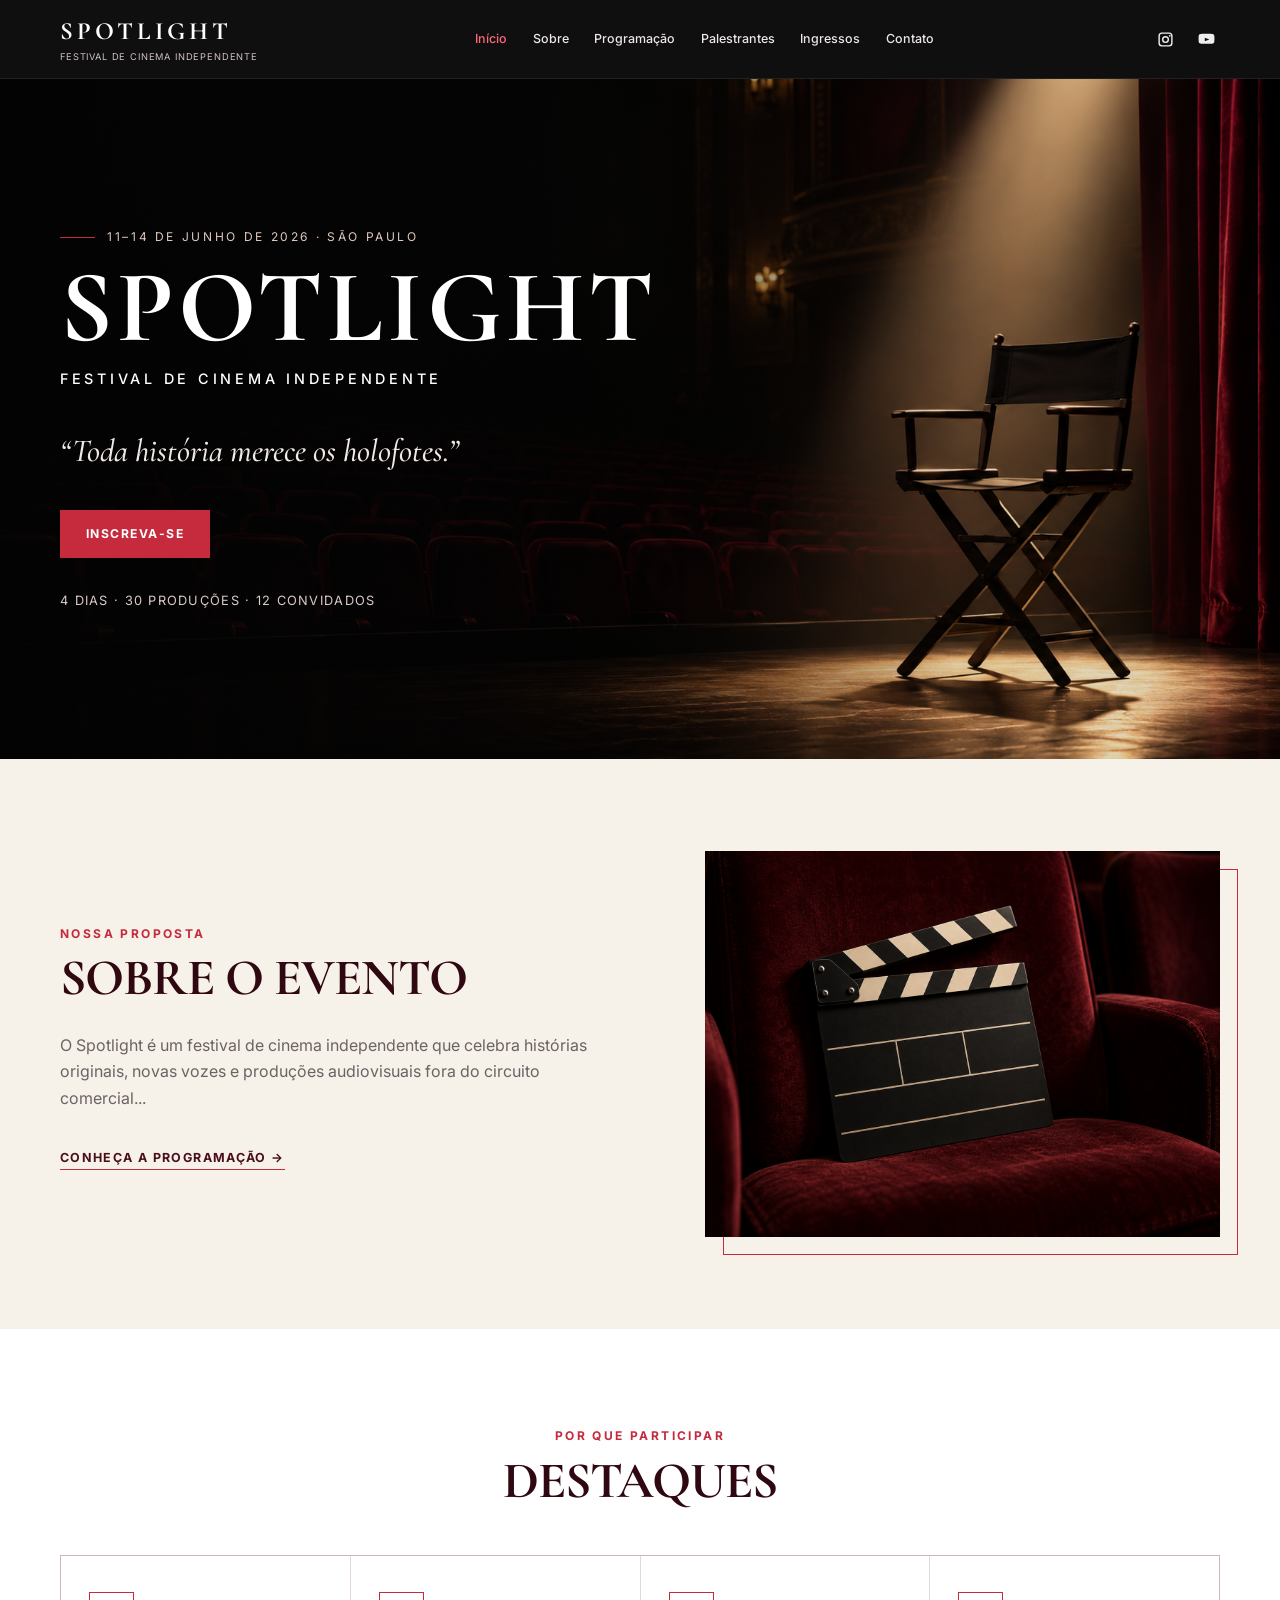
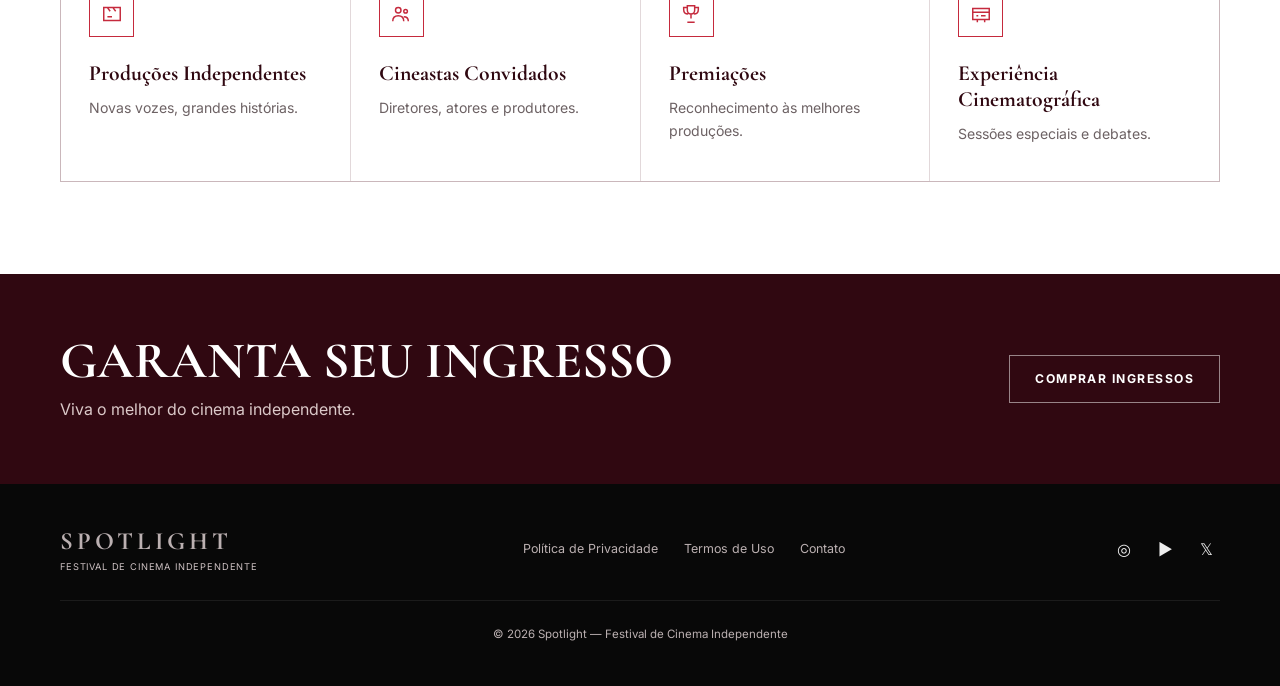
==== index.html @ 8a13ca67 "Subindo o site do GitHub" ====
<!DOCTYPE html>
<html lang="pt-BR">
<head>
  <meta charset="UTF-8">
  <!-- A tag viewport é essencial para a responsividade, garantindo que o site se adapte à largura da tela do celular -->
  <meta name="viewport" content="width=device-width, initial-scale=1.0">
  <!-- A meta description melhora o SEO, dizendo ao Google sobre o que é a página -->
  <meta name="description" content="Spotlight — Festival de Cinema Independente. Histórias originais, novas vozes e experiências cinematográficas.">
  <title>Spotlight | Festival de Cinema Independente</title>
  <link rel="stylesheet" href="css/style.css">
</head>
<body>
  
  <!-- CABEÇALHO (HEADER) - Semântica estrutural
       O uso da tag <header> ajuda motores de busca e leitores 
       de tela a identificar o topo da página. -->
  <header class="site-header">
    <div class="container nav-wrap">
      
      <!-- Link encapsulando texto principal. Redireciona para a home. -->
      <a class="brand" href="index.html">
        <strong>SPOTLIGHT</strong>
        <span>Festival de Cinema Independente</span>
      </a>
      
      <!-- Botão do Menu Mobile. 
           Os atributos 'aria-label' e 'aria-expanded' são cruciais para a acessibilidade.
           Eles "falam" para deficientes visuais a função do botão e se o menu está aberto ou fechado. -->
      <button class="menu-toggle" aria-label="Abrir menu" aria-expanded="false">☰</button>
      
      <!-- Tag semântica <nav> indica que este bloco contém os links principais de navegação -->
      <nav class="nav" aria-label="Navegação principal">
        <a class="active" href="index.html">Início</a>
        <a href="#sobre">Sobre</a>
        <a href="programacao.html">Programação</a>
        <a href="programacao.html#palestrantes">Palestrantes</a>
        <a href="ingressos.html">Ingressos</a>
        <a href="ingressos.html#contato">Contato</a>
      </nav>
      
      <div class="socials" aria-label="Redes sociais">
        <!-- O uso de SVG inline garante que os ícones fiquem nítidos em qualquer resolução e carreguem instantaneamente, sem requisições extras -->
        <a href="#" aria-label="Instagram">
          <svg viewBox="0 0 24 24"><path d="M7 2h10a5 5 0 0 1 5 5v10a5 5 0 0 1-5 5H7a5 5 0 0 1-5-5V7a5 5 0 0 1 5-5m0 2a3 3 0 0 0-3 3v10a3 3 0 0 0 3 3h10a3 3 0 0 0 3-3V7a3 3 0 0 0-3-3H7m11 1.5a1.25 1.25 0 1 1 0 2.5 1.25 1.25 0 0 1 0-2.5M12 7a5 5 0 1 1 0 10 5 5 0 0 1 0-10m0 2a3 3 0 1 0 0 6 3 3 0 0 0 0-6z"/></svg>
        </a>
        <a href="#" aria-label="YouTube">
          <svg viewBox="0 0 24 24"><path d="M23 7s-.2-1.4-.8-2c-.8-.8-1.6-.8-2-.9C17.4 4 13.2 4 12 4s-5.4 0-8.2.1c-.4.1-1.2.1-2 .9C1.2 5.6 1 7 1 7S.8 8.6.8 10.2v1.6C.8 13.4 1 15 1 15s.2 1.4.8 2c.8.8 1.8.8 2.3.9 1.7.2 6.7.1 7.9.1s5.4 0 8.2-.1c.4-.1 1.2-.1 2-.9.6-.6.8-2 .8-2s.2-1.6.2-3.2v-1.6C23.2 8.6 23 7 23 7M9.6 14.5v-5l6.4 2.5-6.4 2.5z"/></svg>
        </a>
      </div>
    </div>
  </header>

  <!-- MAIN e SECTIONS
       A tag <main> diz ao navegador onde está o conteúdo principal.
       Cada <section> divide o documento em blocos temáticos.-->
  <main>
    
    <section class="hero" id="inicio">
      <div class="container">
        <div class="hero-content">
          <p class="hero-kicker">11–14 de junho de 2026 · São Paulo</p>
          <h1>SPOTLIGHT</h1>
          <h2>Festival de Cinema Independente</h2>
          <!-- Tag <blockquote> é usada semanticamente para citações destacadas -->
          <blockquote>“Toda história merece os holofotes.”</blockquote>
          <a class="btn" href="ingressos.html">Inscreva-se</a>
          <p class="hero-meta">4 dias · 30 produções · 12 convidados</p>
        </div>
      </div>
    </section>

    <section class="section" id="sobre">
      <div class="container about-grid">
        <div class="about-copy">
          <span class="eyebrow">Nossa proposta</span>
          <h2 class="section-title">SOBRE O EVENTO</h2>
          <p>O Spotlight é um festival de cinema independente que celebra histórias originais, novas vozes e produções audiovisuais fora do circuito comercial...</p>
          <a class="text-link" href="programacao.html">Conheça a programação →</a>
        </div>
        <!-- Tag <figure> é usada para encapsular imagens com importância semântica no texto (diferente de imagens puramente decorativas) -->
        <figure class="about-image">
          <img src="assets/images/claquete.png" alt="Claquete de cinema sobre poltrona de veludo vinho">
        </figure>
      </div>
    </section>

    <section class="section highlights">
      <div class="container">
        <div class="section-heading center">
          <span class="eyebrow">Por que participar</span>
          <h2 class="section-title">DESTAQUES</h2>
        </div>
        <div class="highlight-grid">
          <!-- A tag <article> é ideal para conteúdos que fazem sentido por si mesmos, como cards independentes -->
          <article class="highlight-card">
            <div class="icon-box"><svg viewBox="0 0 24 24"><path d="M3 5h18v14H3zM7 5l3 4m3-4 3 4m-9 6h5"/></svg></div>
            <h3>Produções Independentes</h3>
            <p>Novas vozes, grandes histórias.</p>
          </article>
          
          <article class="highlight-card">
            <div class="icon-box"><svg viewBox="0 0 24 24"><circle cx="9" cy="8" r="3"/><circle cx="17" cy="9" r="2"/><path d="M3 20c0-4 2-6 6-6s6 2 6 6m0-5c3 0 5 2 5 5"/></svg></div>
            <h3>Cineastas Convidados</h3>
            <p>Diretores, atores e produtores.</p>
          </article>
          
          <article class="highlight-card">
            <div class="icon-box"><svg viewBox="0 0 24 24"><path d="M8 3h8v5a4 4 0 0 1-8 0V3zm0 2H4v2c0 3 2 5 5 5m7-7h4v2c0 3-2 5-5 5m-3 0v5m-4 4h8"/></svg></div>
            <h3>Premiações</h3>
            <p>Reconhecimento às melhores produções.</p>
          </article>
          
          <article class="highlight-card">
            <div class="icon-box"><svg viewBox="0 0 24 24"><path d="M3 6h18v12H3zM8 18v3m8-3v3M3 10h18m-14 4h2m3 0h5"/></svg></div>
            <h3>Experiência Cinematográfica</h3>
            <p>Sessões especiais e debates.</p>
          </article>
        </div>
      </div>
    </section>

    <!-- Outras seções omitidas para brevidade na leitura, mantém a estrutura original -->
    <section class="cta">
      <div class="container cta-inner">
        <div>
          <h2>GARANTA SEU INGRESSO</h2>
          <p>Viva o melhor do cinema independente.</p>
        </div>
        <a class="btn btn-outline" href="ingressos.html">Comprar ingressos</a>
      </div>
    </section>
  </main>

  <footer class="site-footer">
    <div class="container">
      <div class="footer-top">
        <a class="brand" href="index.html">
          <strong>SPOTLIGHT</strong>
          <span>Festival de Cinema Independente</span>
        </a>
        <nav class="footer-links">
          <a href="#">Política de Privacidade</a>
          <a href="#">Termos de Uso</a>
          <a href="ingressos.html#contato">Contato</a>
        </nav>
        <div class="socials">
          <a href="#" aria-label="Instagram">◎</a>
          <a href="#" aria-label="YouTube">▶</a>
          <a href="#" aria-label="X/Twitter">𝕏</a>
        </div>
      </div>
      <p class="copyright">© 2026 Spotlight — Festival de Cinema Independente</p>
    </div>
  </footer>
  
  <script>
    // Seleciona elementos do DOM (Document Object Model) para manipulá-los
    const menuButton = document.querySelector('.menu-toggle');
    const nav = document.querySelector('.nav');

    /* O sinal '?.' (Optional Chaining) impede erros caso o botão não exista na tela.
      Ouve o evento de clique para alternar o estado do menu.*/
    menuButton?.addEventListener('click', () => {
      // toggle() adiciona a classe 'open' se ela não existir, ou remove se já existir.
      // Retorna 'true' (aberto) ou 'false' (fechado)
      const open = nav.classList.toggle('open');
      
      // Atualiza os atributos de acessibilidade dinamicamente e altera o ícone
      menuButton.setAttribute('aria-expanded', String(open));
      menuButton.textContent = open ? '×' : '☰';
    });

    /* FECHAR MENU AO CLICAR EM UM LINK
      Itera (faz um loop) por todos os links dentro da navegação.
      Garante que a tela não fique "bloqueada" pelo menu aberto após a navegação interna */
    document.querySelectorAll('.nav a').forEach(link => {
      link.addEventListener('click', () => {
        nav.classList.remove('open'); // Força a remoção da classe
        menuButton?.setAttribute('aria-expanded', 'false'); // Reseta a acessibilidade
        if (menuButton) menuButton.textContent = '☰'; // Volta ao ícone de hambúrguer
      });
    });

    /* MANIPULAR ENVIO DE FORMULÁRIO (Prevenção de Recarregamento)
      Intercepta o evento 'submit' (envio) do formulário caso ele exista nesta página.*/
    document.querySelector('.contact-form')?.addEventListener('submit', event => {
      // preventDefault() anula o comportamento padrão do HTML (que seria recarregar a página e mandar os dados via URL/POST)
      event.preventDefault();
      
      const message = document.querySelector('.form-message');
      
      // Insere um feedback visual para o usuário confirmando o sucesso da ação
      if(message) message.textContent = 'Mensagem enviada! Em breve entraremos em contato.';
      
      // target.reset() limpa automaticamente todos os campos digitados (inputs e textareas)
      event.currentTarget.reset();
    });
  </script>
</body>
</html>
---- css/style.css ----
/* 1. IMPORTAÇÃO DE FONTES E VARIÁVEIS GLOBAIS (:root) */
@import url('https://fonts.googleapis.com/css2?family=Cormorant+Garamond:wght@500;600;700&family=Inter:wght@400;500;600;700&display=swap');
:root {
  --black: #080808;
  --black-soft: #111010;
  --wine: #4a0f1d;
  --wine-dark: #300811;
  --red: #c52a3d;
  --red-dark: #a51f31;
  --white: #ffffff;
  --cream: #f6f1e9;
  --cream-dark: #e9e0d5;
  --ink: #211b1c;
  --muted: #6d6264;
  --line: rgba(74, 15, 29, .16);
  --serif: 'Cormorant Garamond', Georgia, serif;
  --sans: 'Inter', Arial, sans-serif;
}
/* 2. ESTILOS BASE E RESET GLOBAL */
* { 
  box-sizing: border-box; 
  margin: 0; 
  padding: 0; 
}

html { 
  scroll-behavior: smooth; 
}

body { 
  font-family: var(--sans); 
  color: var(--ink); 
  background: var(--cream); 
  line-height: 1.65; 
}

img { 
  width: 100%; 
  display: block; 
}

a { 
  color: inherit; 
  text-decoration: none; 
}

button { 
  font: inherit; 
}

/* 3. COMPONENTES REUTILIZÁVEIS E UTILITÁRIOS */
.container { 
  width: min(1160px, calc(100% - 40px)); 
  margin: 0 auto; 
}

.section { 
  padding: 92px 0; 
}

.eyebrow { 
  color: var(--red); 
  font-size: .75rem; 
  font-weight: 700; 
  letter-spacing: .2em; 
  text-transform: uppercase; 
}

.section-title { 
  margin-top: 8px; 
  font: 700 clamp(2.25rem, 4vw, 3.6rem)/1 var(--serif); 
  color: var(--wine-dark); 
  letter-spacing: -.02em; 
}

.section-heading { 
  max-width: 620px; 
  margin-bottom: 48px; 
}

.section-heading.center { 
  text-align: center; 
  margin-inline: auto; 
}

/* Botões */
.btn { 
  display: inline-flex; 
  align-items: center; 
  justify-content: center; 
  min-height: 48px; 
  padding: 0 25px; 
  border: 1px solid transparent; 
  background: var(--red); 
  color: var(--white); 
  font-size: .76rem; 
  font-weight: 700; 
  letter-spacing: .12em; 
  text-transform: uppercase; 
  transition: background .2s, color .2s, border-color .2s; 
  cursor: pointer; 
}

.btn:hover, 
.btn:focus-visible { 
  background: var(--red-dark); 
}

.btn-outline { 
  background: transparent; 
  border-color: rgba(255,255,255,.5); 
}

.btn-outline:hover { 
  background: var(--white); 
  color: var(--wine); 
}

/* 4. CABEÇALHO (SITE HEADER) E NAVEGAÇÃO */
.site-header { 
  position: sticky; 
  top: 0; 
  z-index: 50; 
  background: rgba(8,8,8,.97); 
  color: var(--white); 
  border-bottom: 1px solid rgba(255,255,255,.08); 
}

.nav-wrap { 
  min-height: 78px; 
  display: flex; 
  align-items: center; 
  justify-content: space-between; 
  gap: 28px; 
}

.brand { 
  display: flex; 
  flex-direction: column; 
  line-height: 1; 
  flex-shrink: 0; 
}

.brand strong { 
  font: 700 1.55rem var(--serif); 
  letter-spacing: .16em; 
}

.brand span { 
  margin-top: 6px; 
  color: #cfc3c4; 
  font-size: .58rem; 
  letter-spacing: .09em; 
  text-transform: uppercase; 
}

.nav { 
  display: flex; 
  align-items: center; 
  gap: clamp(16px, 2vw, 28px); 
}

.nav a { 
  color: #eee7e7; 
  font-size: .78rem; 
  font-weight: 500; 
}

.nav a:hover, 
.nav a.active { 
  color: #ff687b; 
}

.socials { 
  display: flex; 
  align-items: center; 
  gap: 13px; 
}

.socials a { 
  display: grid; 
  place-items: center; 
  width: 28px; 
  height: 28px; 
  color: #eee; 
}

.socials svg { 
  width: 17px; 
  height: 17px; 
  fill: currentColor; 
}

.menu-toggle { 
  display: none; 
  border: 0; 
  background: none; 
  color: white; 
  font-size: 1.5rem; 
  cursor: pointer; 
}

/* 5. SEÇÃO HERO (BANNER PRINCIPAL) */
.hero { 
  min-height: 680px; 
  display: grid; 
  align-items: center; 
  position: relative; 
  color: white; 
  background: #070707 url('../assets/images/hero-cinema.png') center/cover no-repeat; 
  isolation: isolate; 
}

.hero::before { 
  content: ''; 
  position: absolute; 
  inset: 0; 
  z-index: -1; 
  background: linear-gradient(90deg, rgba(3,3,3,.96) 0%, rgba(3,3,3,.79) 39%, rgba(3,3,3,.12) 75%); 
}

.hero-content { 
  max-width: 625px; 
  padding: 90px 0; 
}

.hero-kicker { 
  display: flex; 
  align-items: center; 
  gap: 12px; 
  color: #e1c9bc; 
  font-size: .75rem; 
  letter-spacing: .22em; 
  text-transform: uppercase; 
}

.hero-kicker::before { 
  content: ''; 
  width: 35px; 
  height: 1px; 
  background: var(--red); 
}

.hero h1 { 
  margin: 20px 0 0; 
  font: 700 clamp(4rem, 8vw, 7.4rem)/.8 var(--serif); 
  letter-spacing: .04em; 
}

.hero h2 { 
  margin-top: 18px; 
  font-size: .9rem; 
  font-weight: 500; 
  letter-spacing: .26em; 
  text-transform: uppercase; 
}

.hero blockquote { 
  margin: 38px 0; 
  font: italic 500 clamp(1.35rem, 2.5vw, 2rem)/1.35 var(--serif); 
  color: #f1e9e5; 
}

.hero-meta { 
  margin-top: 32px; 
  color: #d9cbca; 
  font-size: .8rem; 
  letter-spacing: .1em; 
  text-transform: uppercase; 
}

/* 6. SEÇÃO SOBRE O EVENTO */
.about-grid { 
  display: grid; 
  grid-template-columns: 1.05fr .95fr; 
  gap: 76px; 
  align-items: center; 
}

.about-copy p { 
  margin: 28px 0 32px; 
  color: var(--muted); 
  font-size: 1rem; 
}

.about-image { 
  position: relative; 
}

.about-image img { 
  aspect-ratio: 4/3; 
  object-fit: cover; 
}

.about-image::after { 
  content: ''; 
  position: absolute; 
  inset: 18px -18px -18px 18px; 
  border: 1px solid var(--red); 
  z-index: -1; 
}

.text-link { 
  color: var(--wine); 
  font-size: .78rem; 
  font-weight: 700; 
  letter-spacing: .11em; 
  text-transform: uppercase; 
  border-bottom: 1px solid var(--red); 
  padding-bottom: 4px; 
}

/* ==========================================================================
   7. SEÇÃO DE DESTAQUES (HIGHLIGHTS)
   ========================================================================== */
.highlights { 
  background: var(--white); 
}

.highlight-grid { 
  display: grid; 
  grid-template-columns: repeat(4, 1fr); 
  gap: 1px; 
  background: var(--line); 
  border: 1px solid var(--line); 
}

.highlight-card { 
  background: var(--white); 
  padding: 36px 28px; 
}

.icon-box { 
  width: 45px; 
  height: 45px; 
  display: grid; 
  place-items: center; 
  border: 1px solid var(--red); 
  color: var(--red); 
  margin-bottom: 24px; 
}

.icon-box svg { 
  width: 22px; 
  height: 22px; 
  fill: none; 
  stroke: currentColor; 
  stroke-width: 1.6; 
}

.highlight-card h3, 
.schedule-card h3 { 
  font: 700 1.35rem/1.2 var(--serif); 
  color: var(--wine-dark); 
}

.highlight-card p, 
.schedule-card p { 
  margin-top: 9px; 
  color: var(--muted); 
  font-size: .88rem; 
}

/* 8. PROGRAMAÇÃO E AGENDA */
.schedule-grid { 
  display: grid; 
  grid-template-columns: repeat(2, 1fr); 
  gap: 18px; 
}

.schedule-card { 
  display: flex; 
  align-items: center; 
  gap: 24px; 
  padding: 26px 28px; 
  background: var(--white); 
  border-left: 3px solid var(--red); 
}

.schedule-card .number { 
  color: var(--red); 
  font: 600 1.8rem var(--serif); 
  min-width: 40px; 
}

.page-hero { 
  padding: 110px 0 82px; 
  background: var(--black-soft); 
  color: white; 
  text-align: center; 
}

.page-hero h1 { 
  margin-top: 12px; 
  font: 700 clamp(3rem, 6vw, 5.2rem)/.95 var(--serif); 
}

.page-hero p { 
  max-width: 600px; 
  margin: 20px auto 0; 
  color: #cfc5c5; 
}

.agenda { 
  display: grid; 
  gap: 1px; 
  border: 1px solid var(--line); 
  background: var(--line); 
}

.agenda-item { 
  display: grid; 
  grid-template-columns: 130px 1fr auto; 
  align-items: center; 
  gap: 30px; 
  background: white; 
  padding: 27px 30px; 
}

.agenda-time { 
  color: var(--red); 
  font-weight: 700; 
  letter-spacing: .08em; 
}

.agenda-item h3 { 
  font: 700 1.3rem var(--serif); 
}

.agenda-item p { 
  color: var(--muted); 
  font-size: .86rem; 
}

.agenda-tag { 
  padding: 5px 10px; 
  border: 1px solid var(--line); 
  color: var(--wine); 
  font-size: .68rem; 
  font-weight: 700; 
  text-transform: uppercase; 
}

/* 9. PALESTRANTES */
.speakers { 
  background: white; 
}

.speaker-grid { 
  display: grid; 
  grid-template-columns: repeat(3, 1fr); 
  gap: 24px; 
}

.speaker-card { 
  background: var(--cream); 
  padding: 34px; 
  border-top: 3px solid var(--wine); 
}

.speaker-initial { 
  width: 58px; 
  height: 58px; 
  display: grid; 
  place-items: center; 
  border-radius: 50%; 
  background: var(--wine); 
  color: white; 
  font: 600 1.45rem var(--serif); 
  margin-bottom: 23px; 
}

.speaker-card h3 { 
  font: 700 1.45rem var(--serif); 
}

.speaker-role { 
  color: var(--red); 
  font-size: .74rem; 
  font-weight: 700; 
  text-transform: uppercase; 
  letter-spacing: .08em; 
}

.speaker-card p:last-child { 
  color: var(--muted); 
  font-size: .88rem; 
  margin-top: 12px; 
}

/* 10. INGRESSOS E PREÇOS */
.ticket-grid { 
  display: grid; 
  grid-template-columns: repeat(3, 1fr); 
  gap: 22px; 
  align-items: stretch; 
}

.ticket { 
  background: white; 
  padding: 38px 32px; 
  border: 1px solid var(--line); 
  display: flex; 
  flex-direction: column; 
}

.ticket.featured { 
  background: var(--wine-dark); 
  color: white; 
  transform: translateY(-10px); 
}

.ticket-label { 
  color: var(--red); 
  font-size: .7rem; 
  font-weight: 700; 
  letter-spacing: .14em; 
  text-transform: uppercase; 
}

.ticket h2 { 
  margin: 10px 0 20px; 
  font: 700 2rem var(--serif); 
}

.price { 
  font: 700 2.8rem var(--serif); 
}

.price small { 
  font: 500 .8rem var(--sans); 
}

.benefits { 
  list-style: none; 
  margin: 28px 0 34px; 
  flex-grow: 1; 
}

.benefits li { 
  border-top: 1px solid rgba(74,15,29,.12); 
  padding: 12px 0; 
  font-size: .86rem; 
}

.featured .benefits li { 
  border-color: rgba(255,255,255,.12); 
}

.benefits li::before { 
  content: '✓'; 
  color: var(--red); 
  margin-right: 9px; 
  font-weight: 700; 
}

/* 11. PATROCINADORES E CONTATO */
.sponsors { 
  text-align: center; 
}

.sponsor-row { 
  display: flex; 
  justify-content: center; 
  flex-wrap: wrap; 
  gap: 46px; 
  color: #8c8181; 
  font: 700 1.2rem var(--serif); 
  letter-spacing: .08em; 
}

.contact-section { 
  background: white; 
}

.contact-grid { 
  display: grid; 
  grid-template-columns: .8fr 1.2fr; 
  gap: 80px; 
}

.contact-list { 
  margin-top: 28px; 
  display: grid; 
  gap: 18px; 
  color: var(--muted); 
}

.contact-list strong { 
  color: var(--wine); 
  display: block; 
  font-size: .76rem; 
  text-transform: uppercase; 
  letter-spacing: .08em; 
}

.contact-form { 
  display: grid; 
  grid-template-columns: 1fr 1fr; 
  gap: 18px; 
}

.field { 
  display: grid; 
  gap: 7px; 
}

.field.full { 
  grid-column: 1 / -1; 
}

.field label { 
  color: var(--wine); 
  font-size: .74rem; 
  font-weight: 700; 
  text-transform: uppercase; 
}

.field input, 
.field textarea { 
  width: 100%; 
  padding: 14px; 
  border: 1px solid #d8ceca; 
  background: var(--cream); 
  color: var(--ink); 
  font: inherit; 
}

.field textarea { 
  min-height: 120px; 
  resize: vertical; 
}

.form-message { 
  color: var(--wine); 
  font-size: .84rem; 
  grid-column: 1 / -1; 
}

/* 12. CHAMADA PARA AÇÃO (CTA) E RODAPÉ (FOOTER) */
.cta { 
  background: var(--wine-dark); 
  color: white; 
  padding: 62px 0; 
}

.cta-inner { 
  display: flex; 
  align-items: center; 
  justify-content: space-between; 
  gap: 35px; 
}

.cta h2 { 
  font: 700 clamp(2.2rem, 4vw, 3.4rem)/1 var(--serif); 
}

.cta p { 
  margin-top: 9px; 
  color: #dbc9c9; 
}

.site-footer { 
  background: var(--black); 
  color: #bbb0b1; 
  padding: 42px 0; 
}

.footer-top { 
  display: flex; 
  align-items: center; 
  justify-content: space-between; 
  gap: 28px; 
}

.footer-links { 
  display: flex; 
  gap: 26px; 
  font-size: .78rem; 
}

.footer-links a:hover { 
  color: white; 
}

.copyright { 
  margin-top: 28px; 
  padding-top: 24px; 
  border-top: 1px solid rgba(255,255,255,.08); 
  font-size: .72rem; 
  text-align: center; 
}

/* 13. MEDIA QUERIES (RESPONSIVIDADE) */
@media (max-width: 960px) {
  .nav, 
  .site-header > .socials { 
    display: none; 
  }
  
  .nav-wrap { 
    flex-wrap: wrap; 
  }
  
  .menu-toggle { 
    display: block; 
  }
  
  .nav.open { 
    display: flex; 
    width: 100%; 
    flex-direction: column; 
    align-items: flex-start; 
    padding: 5px 0 20px; 
  }
  
  .highlight-grid { 
    grid-template-columns: repeat(2, 1fr); 
  }
  
  .about-grid, 
  .contact-grid { 
    gap: 45px; 
  }
  
  .ticket-grid { 
    grid-template-columns: 1fr; 
    max-width: 620px; 
    margin-inline: auto; 
  }
  
  .ticket.featured { 
    transform: none; 
  }
}

@media (max-width: 720px) {
  .container { 
    width: min(100% - 28px, 1160px); 
  }
  
  .section { 
    padding: 68px 0; 
  }
  
  .hero { 
    min-height: 620px; 
    background-position: 62% center; 
  }
  
  .hero::before { 
    background: rgba(3,3,3,.72); 
  }
  
  .hero h1 { 
    font-size: clamp(3.2rem, 17vw, 5.2rem); 
  }
  
  .about-grid, 
  .schedule-grid, 
  .speaker-grid, 
  .contact-grid { 
    grid-template-columns: 1fr; 
  }
  
  .about-image { 
    margin: 0 14px 14px 0; 
  }
  
  .highlight-grid { 
    grid-template-columns: 1fr; 
  }
  
  .cta-inner, 
  .footer-top { 
    flex-direction: column; 
    align-items: flex-start; 
  }
  
  .footer-links { 
    flex-wrap: wrap; 
    gap: 14px 22px; 
  }
  
  .agenda-item { 
    grid-template-columns: 1fr; 
    gap: 7px; 
  }
  
  .agenda-tag { 
    width: fit-content; 
  }
  
  .contact-form { 
    grid-template-columns: 1fr; 
  }
  
  .field.full { 
    grid-column: auto; 
  }
}
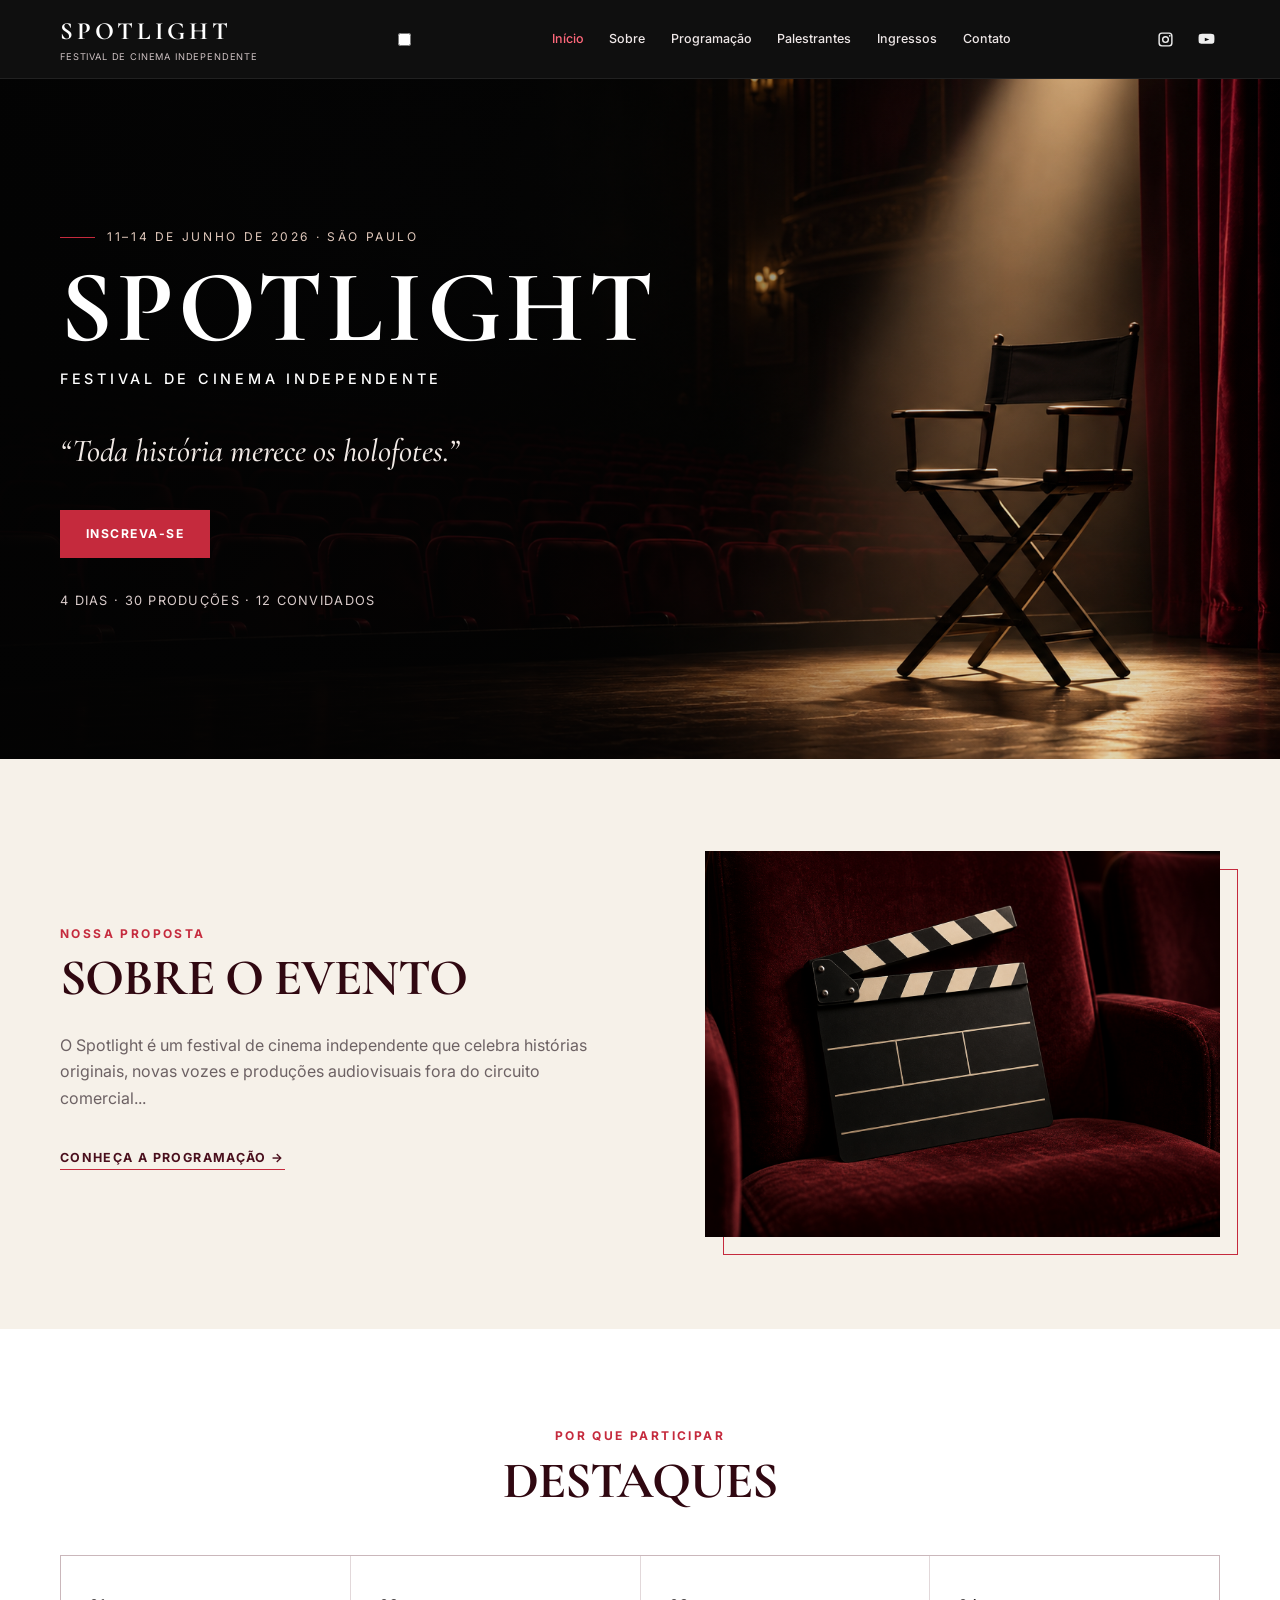
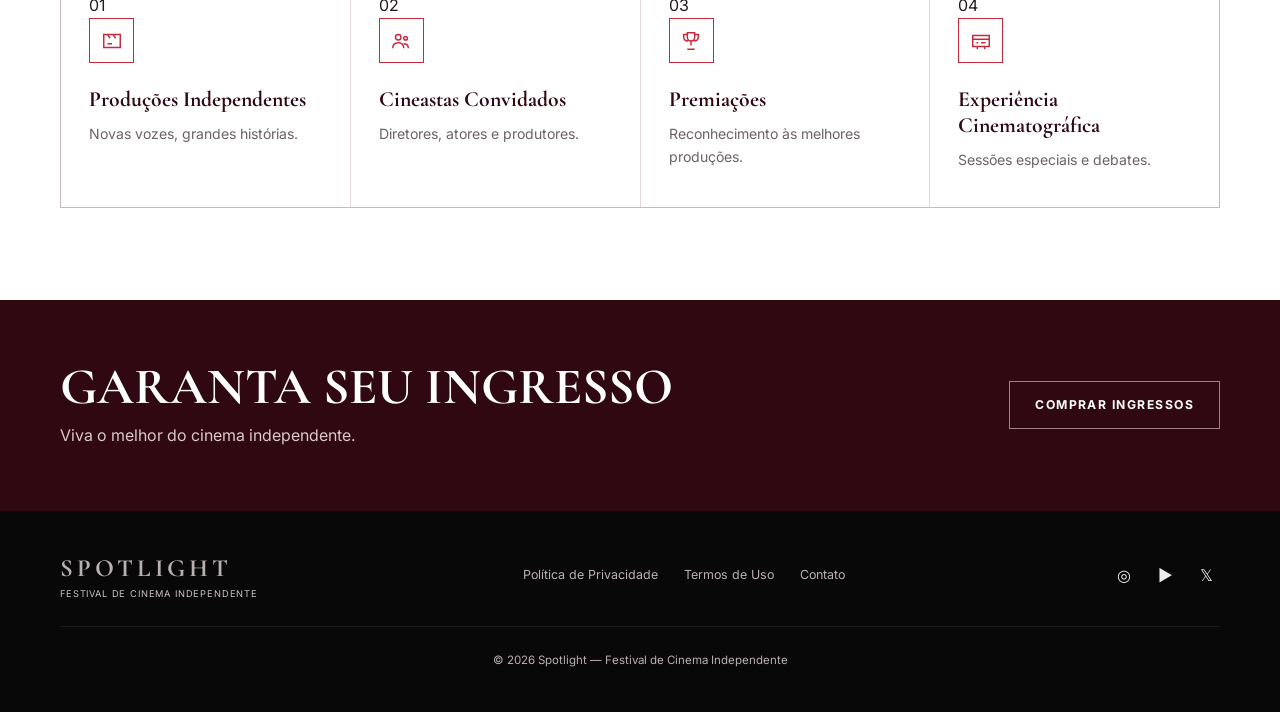
==== commit bc6e31f2: "Atualizando a identidade visual e add README" ====
--- a/index.html
+++ b/index.html
@@ -23,13 +23,17 @@
         <span>Festival de Cinema Independente</span>
       </a>
       
-      <!-- Botão do Menu Mobile. 
-           Os atributos 'aria-label' e 'aria-expanded' são cruciais para a acessibilidade.
-           Eles "falam" para deficientes visuais a função do botão e se o menu está aberto ou fechado. -->
-      <button class="menu-toggle" aria-label="Abrir menu" aria-expanded="false">☰</button>
+      
+      <!-- MODIFICADO — MENU SEM JAVASCRIPT:
+           O checkbox guarda o estado aberto/fechado. O label permite alterná-lo
+           com clique; pelo teclado, use Tab e Espaço no checkbox.
+           No CSS, :checked mostra a navegação que vem depois deste campo.
+           O menu permanece aberto após clicar numa âncora; use Menu para fechá-lo. -->
+      <input class="menu-check" type="checkbox" id="menu-check" aria-controls="menu-principal">
+      <label class="menu-toggle" for="menu-check">☰ <span>Menu</span></label>
       
       <!-- Tag semântica <nav> indica que este bloco contém os links principais de navegação -->
-      <nav class="nav" aria-label="Navegação principal">
+      <nav class="nav" id="menu-principal" aria-label="Navegação principal">
         <a class="active" href="index.html">Início</a>
         <a href="#sobre">Sobre</a>
         <a href="programacao.html">Programação</a>
@@ -84,6 +88,12 @@
       </div>
     </section>
 
+    <!-- MODIFICADO — DESTAQUES EM FORMATO DE CLAQUETE:
+         O ingresso foi substituído por uma claquete para diferenciar esta seção
+         da página de preços. Cada card recebe uma faixa decorativa no topo.
+         As duas listras da claquete são feitas pelos pseudo-elementos no CSS;
+         não é necessário baixar imagem nem usar JavaScript.
+         Os números 01 a 04, ícones, títulos e descrições foram preservados. -->
     <section class="section highlights">
       <div class="container">
         <div class="section-heading center">
@@ -93,24 +103,36 @@
         <div class="highlight-grid">
           <!-- A tag <article> é ideal para conteúdos que fazem sentido por si mesmos, como cards independentes -->
           <article class="highlight-card">
+            <!-- Número visual do destaque; o CSS posiciona no canto direito. -->
+            <span class="ticket-number">01</span>
+            <!-- Ícone original em SVG; a linha abaixo agora é contínua, não um canhoto. -->
             <div class="icon-box"><svg viewBox="0 0 24 24"><path d="M3 5h18v14H3zM7 5l3 4m3-4 3 4m-9 6h5"/></svg></div>
             <h3>Produções Independentes</h3>
             <p>Novas vozes, grandes histórias.</p>
           </article>
           
           <article class="highlight-card">
+            <!-- Número visual do destaque; o CSS posiciona no canto direito. -->
+            <span class="ticket-number">02</span>
+            <!-- Ícone original em SVG; a linha abaixo agora é contínua, não um canhoto. -->
             <div class="icon-box"><svg viewBox="0 0 24 24"><circle cx="9" cy="8" r="3"/><circle cx="17" cy="9" r="2"/><path d="M3 20c0-4 2-6 6-6s6 2 6 6m0-5c3 0 5 2 5 5"/></svg></div>
             <h3>Cineastas Convidados</h3>
             <p>Diretores, atores e produtores.</p>
           </article>
           
           <article class="highlight-card">
+            <!-- Número visual do destaque; o CSS posiciona no canto direito. -->
+            <span class="ticket-number">03</span>
+            <!-- Ícone original em SVG; a linha abaixo agora é contínua, não um canhoto. -->
             <div class="icon-box"><svg viewBox="0 0 24 24"><path d="M8 3h8v5a4 4 0 0 1-8 0V3zm0 2H4v2c0 3 2 5 5 5m7-7h4v2c0 3-2 5-5 5m-3 0v5m-4 4h8"/></svg></div>
             <h3>Premiações</h3>
             <p>Reconhecimento às melhores produções.</p>
           </article>
           
           <article class="highlight-card">
+            <!-- Número visual do destaque; o CSS posiciona no canto direito. -->
+            <span class="ticket-number">04</span>
+            <!-- Ícone original em SVG; a linha abaixo agora é contínua, não um canhoto. -->
             <div class="icon-box"><svg viewBox="0 0 24 24"><path d="M3 6h18v12H3zM8 18v3m8-3v3M3 10h18m-14 4h2m3 0h5"/></svg></div>
             <h3>Experiência Cinematográfica</h3>
             <p>Sessões especiais e debates.</p>
@@ -152,49 +174,5 @@
       <p class="copyright">© 2026 Spotlight — Festival de Cinema Independente</p>
     </div>
   </footer>
-  
-  <script>
-    // Seleciona elementos do DOM (Document Object Model) para manipulá-los
-    const menuButton = document.querySelector('.menu-toggle');
-    const nav = document.querySelector('.nav');
-
-    /* O sinal '?.' (Optional Chaining) impede erros caso o botão não exista na tela.
-      Ouve o evento de clique para alternar o estado do menu.*/
-    menuButton?.addEventListener('click', () => {
-      // toggle() adiciona a classe 'open' se ela não existir, ou remove se já existir.
-      // Retorna 'true' (aberto) ou 'false' (fechado)
-      const open = nav.classList.toggle('open');
-      
-      // Atualiza os atributos de acessibilidade dinamicamente e altera o ícone
-      menuButton.setAttribute('aria-expanded', String(open));
-      menuButton.textContent = open ? '×' : '☰';
-    });
-
-    /* FECHAR MENU AO CLICAR EM UM LINK
-      Itera (faz um loop) por todos os links dentro da navegação.
-      Garante que a tela não fique "bloqueada" pelo menu aberto após a navegação interna */
-    document.querySelectorAll('.nav a').forEach(link => {
-      link.addEventListener('click', () => {
-        nav.classList.remove('open'); // Força a remoção da classe
-        menuButton?.setAttribute('aria-expanded', 'false'); // Reseta a acessibilidade
-        if (menuButton) menuButton.textContent = '☰'; // Volta ao ícone de hambúrguer
-      });
-    });
-
-    /* MANIPULAR ENVIO DE FORMULÁRIO (Prevenção de Recarregamento)
-      Intercepta o evento 'submit' (envio) do formulário caso ele exista nesta página.*/
-    document.querySelector('.contact-form')?.addEventListener('submit', event => {
-      // preventDefault() anula o comportamento padrão do HTML (que seria recarregar a página e mandar os dados via URL/POST)
-      event.preventDefault();
-      
-      const message = document.querySelector('.form-message');
-      
-      // Insere um feedback visual para o usuário confirmando o sucesso da ação
-      if(message) message.textContent = 'Mensagem enviada! Em breve entraremos em contato.';
-      
-      // target.reset() limpa automaticamente todos os campos digitados (inputs e textareas)
-      event.currentTarget.reset();
-    });
-  </script>
 </body>
 </html>
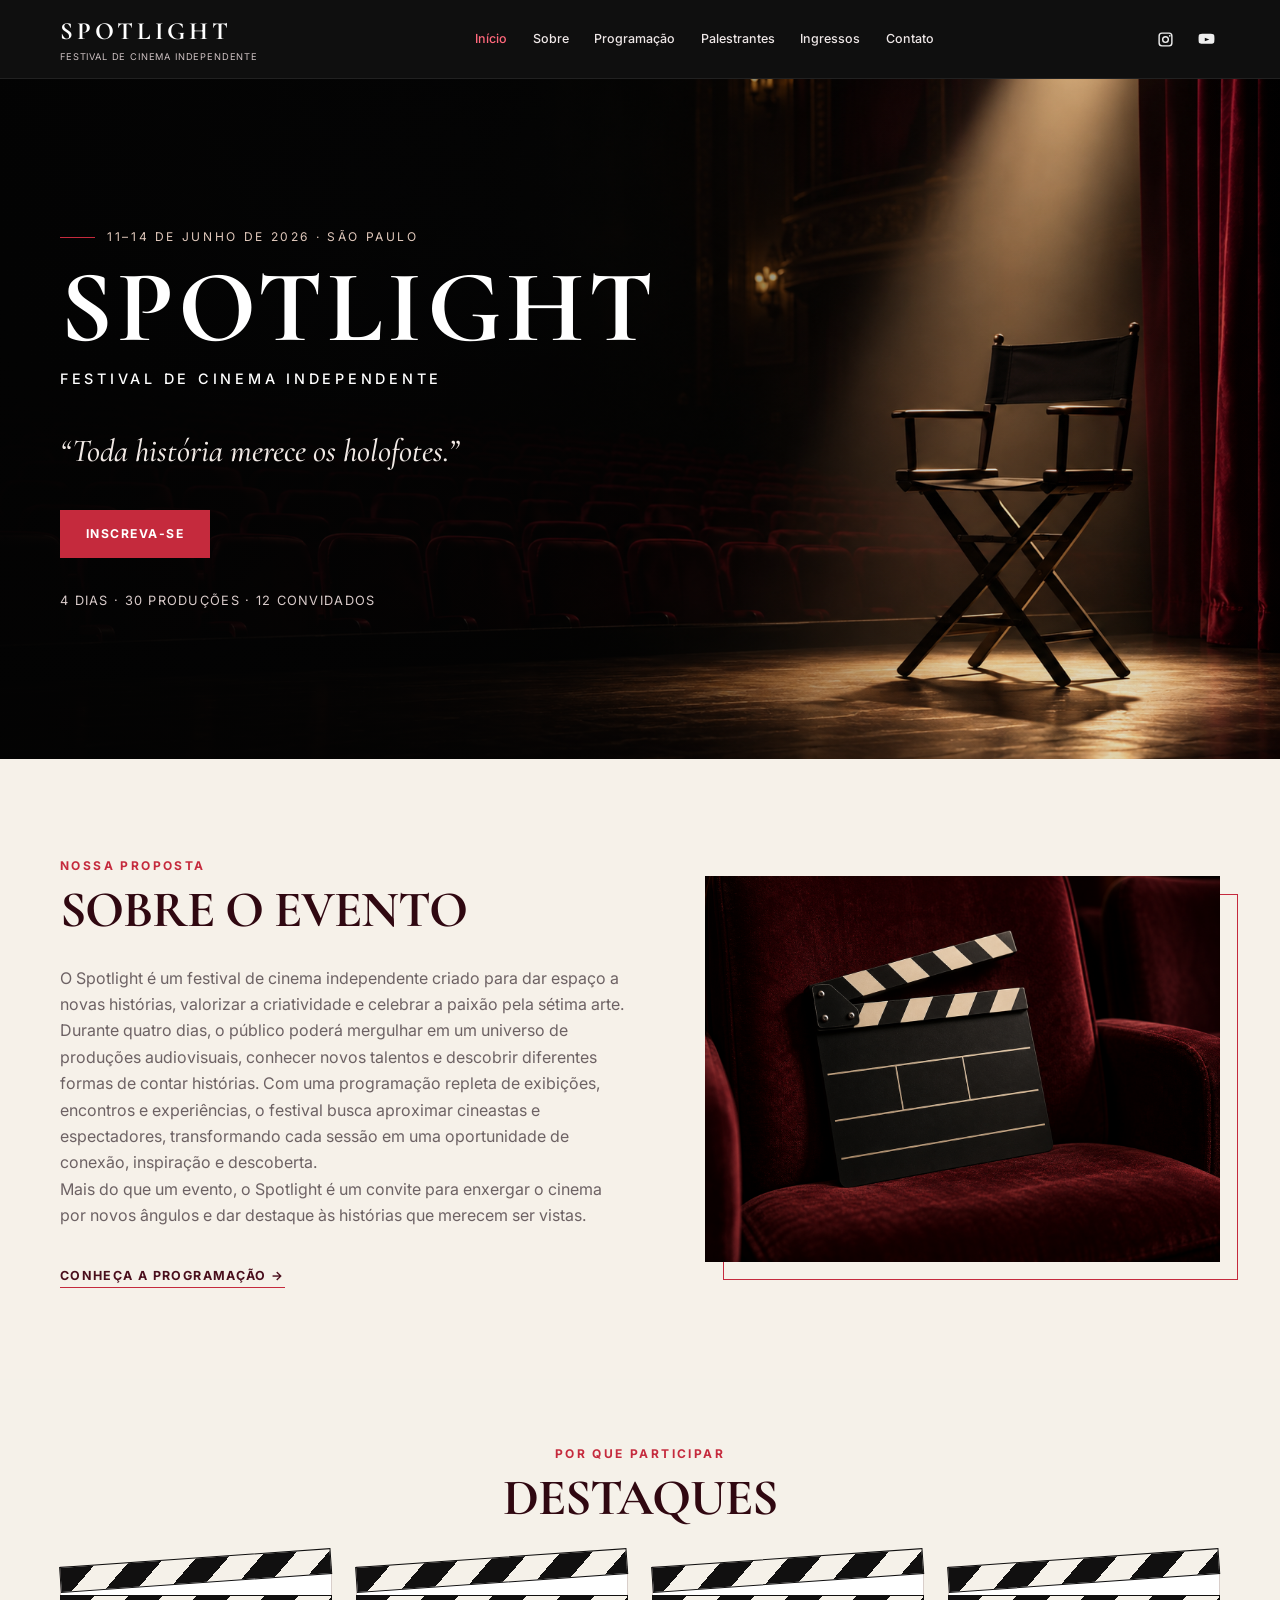
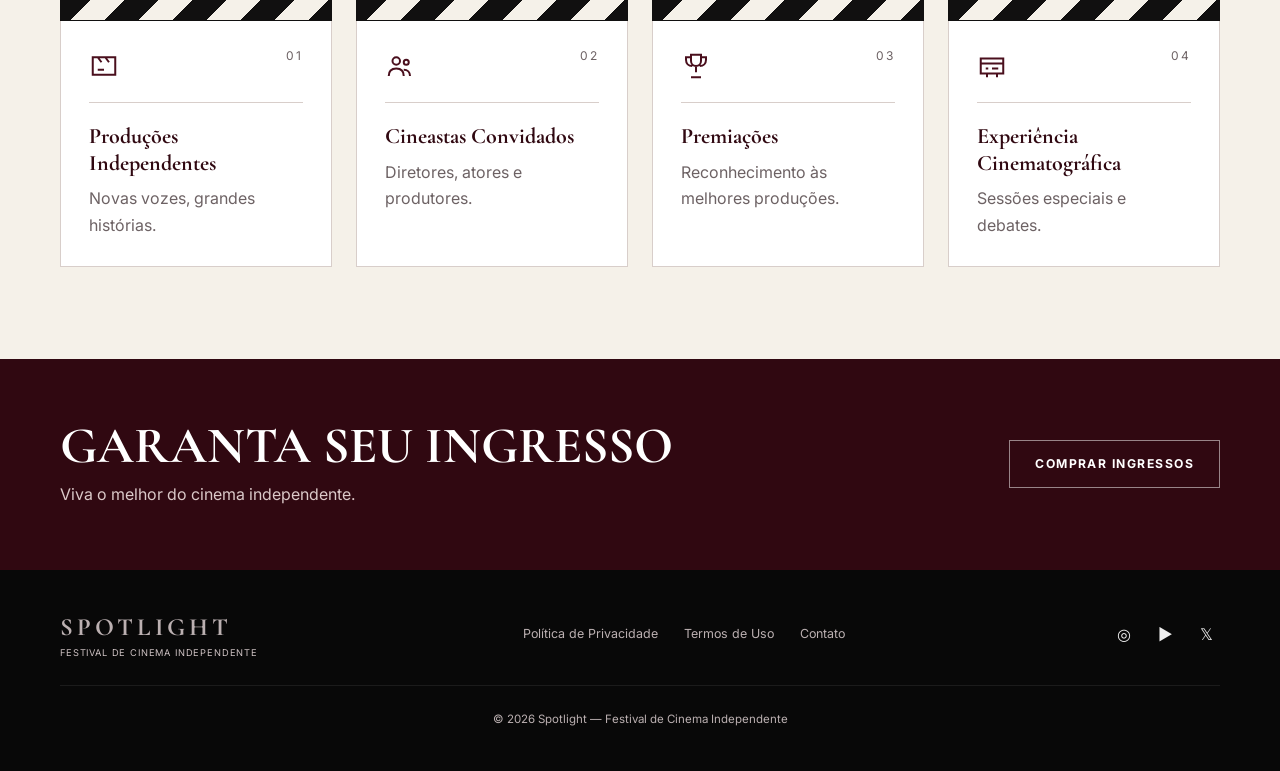
==== commit b799c0bf: "melhoria de detalhes" ====
--- a/index.html
+++ b/index.html
@@ -78,7 +78,11 @@
         <div class="about-copy">
           <span class="eyebrow">Nossa proposta</span>
           <h2 class="section-title">SOBRE O EVENTO</h2>
-          <p>O Spotlight é um festival de cinema independente que celebra histórias originais, novas vozes e produções audiovisuais fora do circuito comercial...</p>
+          <p>O Spotlight é um festival de cinema independente criado para dar espaço a novas histórias, valorizar a criatividade e celebrar a paixão pela sétima arte. <br>
+
+Durante quatro dias, o público poderá mergulhar em um universo de produções audiovisuais, conhecer novos talentos e descobrir diferentes formas de contar histórias. Com uma programação repleta de exibições, encontros e experiências, o festival busca aproximar cineastas e espectadores, transformando cada sessão em uma oportunidade de conexão, inspiração e descoberta. <br>
+
+Mais do que um evento, o Spotlight é um convite para enxergar o cinema por novos ângulos e dar destaque às histórias que merecem ser vistas.</p>
           <a class="text-link" href="programacao.html">Conheça a programação →</a>
         </div>
         <!-- Tag <figure> é usada para encapsular imagens com importância semântica no texto (diferente de imagens puramente decorativas) -->
--- a/css/style.css
+++ b/css/style.css
@@ -177,13 +177,19 @@
   gap: 13px; 
 }
 
-.socials a { 
-  display: grid; 
-  place-items: center; 
-  width: 28px; 
-  height: 28px; 
-  color: #eee; 
-}
+.socials a {
+  display: grid;
+  place-items: center;
+  width: 28px;
+  height: 28px;
+  color: #eee;
+  transition: color 0.3s ease;
+}
+
+.socials a:hover {
+  color: #ff687b;
+}
+
 
 .socials svg { 
   width: 17px; 
@@ -310,56 +316,56 @@
   padding-bottom: 4px; 
 }
 
-/* ==========================================================================
-   7. SEÇÃO DE DESTAQUES (HIGHLIGHTS)
-   ========================================================================== */
-.highlights { 
-  background: var(--white); 
-}
-
-.highlight-grid { 
-  display: grid; 
-  grid-template-columns: repeat(4, 1fr); 
-  gap: 1px; 
-  background: var(--line); 
-  border: 1px solid var(--line); 
-}
-
-.highlight-card { 
-  background: var(--white); 
-  padding: 36px 28px; 
-}
-
-.icon-box { 
-  width: 45px; 
-  height: 45px; 
-  display: grid; 
-  place-items: center; 
-  border: 1px solid var(--red); 
-  color: var(--red); 
-  margin-bottom: 24px; 
-}
-
-.icon-box svg { 
-  width: 22px; 
-  height: 22px; 
-  fill: none; 
-  stroke: currentColor; 
-  stroke-width: 1.6; 
-}
-
-.highlight-card h3, 
-.schedule-card h3 { 
-  font: 700 1.35rem/1.2 var(--serif); 
-  color: var(--wine-dark); 
-}
-
-.highlight-card p, 
-.schedule-card p { 
-  margin-top: 9px; 
-  color: var(--muted); 
-  font-size: .88rem; 
-}
+/* 7. MODIFICADO — DESTAQUES COMO CLAQUETES
+   O fundo creme e a tipografia original continuam. A grade usa quatro colunas,
+   gap de 24px e área máxima de 1200px. Tablet e celular são ajustados ao final. */
+.highlights { background: #F5F1E9; padding-top: 60px; }
+.highlights .container { max-width: 1200px; }
+.highlights .section-heading { margin-bottom: 42px; }
+.highlight-grid { display: grid; grid-template-columns: repeat(4, 1fr); gap: 24px; }
+
+/* O padding superior reserva lugar para as duas faixas da claquete.
+   position:relative faz o card ser a referência das faixas e do número.
+   min-height permite crescer sem esconder as descrições. */
+.highlight-card {
+  position: relative;
+  min-height: 290px;
+  padding: 84px 28px 28px;
+  background: white;
+  border: 1px solid #d8ceca;
+  border-radius: 0;
+  transition: transform .2s, box-shadow .2s;
+}
+
+/* A faixa inferior é reta. A superior gira -4 graus a partir da esquerda.
+   repeating-linear-gradient desenha listras diagonais sem imagem externa.
+   Os pseudo-elementos são decoração; não contêm informação necessária. */
+.highlight-card::before, .highlight-card::after {
+  content: '';
+  position: absolute;
+  left: -1px;
+  right: -1px;
+  height: 24px;
+  background: repeating-linear-gradient(135deg, #111010 0px, #111010 24px, #F5F1E9 24px, #F5F1E9 48px);
+  border: 1px solid #111010;
+}
+.highlight-card::before { top: 0; transform: rotate(-4deg); transform-origin: left center; }
+.highlight-card::after { top: 28px; }
+.ticket-number { position: absolute; top: 79px; right: 28px; color: var(--muted); font-size: 12px; letter-spacing: 2px; }
+
+/* A linha contínua separa o ícone do texto, diferenciando dos tickets de preço. */
+.highlight-card .icon-box { height: 52px; margin-bottom: 20px; padding-bottom: 16px; border-bottom: 1px solid #d8ceca; color: var(--wine); transition: color .2s; }
+.highlight-card .icon-box svg { width: 30px; height: 30px; fill: none; stroke: currentColor; stroke-width: 1.6; }
+.highlight-card h3 { font: 700 22px/1.2 var(--serif); color: var(--wine-dark); }
+.highlight-card p { margin-top: 9px; color: var(--muted); font-size: 16px; }
+
+/* Hover somente em dispositivos com mouse, evitando efeito preso no celular. */
+@media (hover: hover) {
+  .highlight-card:hover { transform: translateY(-6px); box-shadow: 0 12px 24px rgba(74,15,29,.15); }
+  .highlight-card:hover .icon-box { color: var(--red); }
+}
+.schedule-card h3 { font: 700 1.35rem/1.2 var(--serif); color: var(--wine-dark); }
+.schedule-card p { margin-top: 9px; color: var(--muted); font-size: .88rem; }
 
 /* 8. PROGRAMAÇÃO E AGENDA */
 .schedule-grid { 
@@ -441,118 +447,123 @@
   text-transform: uppercase; 
 }
 
-/* 9. PALESTRANTES */
-.speakers { 
+/* 9. PALESTRANTES — PELÍCULA EM MOVIMENTO (somente HTML e CSS)
+   Cada grupo tem a mesma largura. Mover metade da faixa completa faz a
+   cópia ocupar exatamente a posição inicial, sem salto ao reiniciar. */
+.speakers { background: white; padding: 56px 0; }
+.speakers .container { max-width: 1200px; }
+.speakers .section-heading { margin-bottom: 28px; }
+.film-scroll { overflow: hidden; background: var(--black-soft); }
+.film-scroll:focus-visible { outline: 2px solid var(--red); outline-offset: 4px; }
+.film-strip { display: flex; width: max-content; animation: film-passing 36s linear infinite; }
+.film-group { position: relative; display: flex; flex: 0 0 1200px; width: 1200px; gap: 16px; padding: 34px 8px; background: var(--black-soft); }
+@keyframes film-passing {
+  from { transform: translateX(0); }
+  to { transform: translateX(-50%); }
+}
+/* A pausa funciona com mouse, teclado ou toque no checkbox. */
+.film-pause { accent-color: var(--wine); margin: 0 6px 16px 0; }
+.film-control { cursor: pointer; font-size: 14px; color: var(--wine); }
+.film-scroll:hover .film-strip,
+.film-scroll:focus-within .film-strip,
+.film-pause:checked ~ .film-scroll .film-strip { animation-play-state: paused; }
+
+/* Furos da película: retângulos creme repetidos nas bordas preta superior/inferior.
+   São fundos CSS, então não exigem imagens nem JavaScript. */
+.film-group::before, .film-group::after {
+  content: ''; position: absolute; left: 0; right: 0; height: 12px;
+  background: repeating-linear-gradient(to right, transparent 0px, transparent 12px, #F5F1E9 12px, #F5F1E9 28px, transparent 28px, transparent 40px);
+}
+.film-group::before { top: 10px; }
+.film-group::after { bottom: 10px; }
+
+/* display:flex coloca imagem e legenda em linha.
+   flex:1 distribui a largura igualmente entre os três quadros.
+   Cantos retos preservam a aparência de fotograma. */
+.film-frame { 
+  display: flex; 
+  flex: 1; 
+  min-width: 0; 
+  min-height: 190px; 
+  background: var(--cream); 
+  border-radius: 0; }
+
+.film-frame img { 
+  width: 35%;
+  height: auto; 
+  align-self: stretch; 
+  object-fit: cover; }
+
+.film-caption { 
+  width: 65%; 
+  padding: 18px 16px; }
+  
+.film-caption h3 { 
+  font: 700 24px/1.1 var(--serif); 
+  color: var(--wine-dark); }
+
+.film-caption .film-role { 
+  margin: 8px 0; 
+  color: var(--red); 
+  font-size: 11px; 
+  font-weight: 700; 
+  text-transform: uppercase; }
+
+.film-caption p { 
+  font-size: 13px; 
+  line-height: 1.5; 
+  color: var(--muted); }
+
+.film-hint { 
+  display: block; 
+  margin-top: 8px; 
+  font-size: 14px; 
+  color: var(--wine); }
+
+/* 10. MODIFICADO — TICKETS DE CINEMA
+   A seção recebe fundo creme para que os círculos do canhoto simulem recortes.
+   Os planos mantêm seus valores e benefícios. O plano central continua vinho. */
+.tickets-section { background: #F5F1E9; }
+
+.ticket-grid { display: grid; 
+  grid-template-columns: repeat(3, 1fr); 
+  gap: 24px; align-items: stretch; }
+  
+.ticket { display: flex; 
+  flex-direction: column; 
   background: white; 
-}
-
-.speaker-grid { 
-  display: grid; 
-  grid-template-columns: repeat(3, 1fr); 
-  gap: 24px; 
-}
-
-.speaker-card { 
-  background: var(--cream); 
-  padding: 34px; 
-  border-top: 3px solid var(--wine); 
-}
-
-.speaker-initial { 
-  width: 58px; 
-  height: 58px; 
-  display: grid; 
-  place-items: center; 
-  border-radius: 50%; 
-  background: var(--wine); 
-  color: white; 
-  font: 600 1.45rem var(--serif); 
-  margin-bottom: 23px; 
-}
-
-.speaker-card h3 { 
-  font: 700 1.45rem var(--serif); 
-}
-
-.speaker-role { 
-  color: var(--red); 
-  font-size: .74rem; 
-  font-weight: 700; 
-  text-transform: uppercase; 
-  letter-spacing: .08em; 
-}
-
-.speaker-card p:last-child { 
-  color: var(--muted); 
-  font-size: .88rem; 
-  margin-top: 12px; 
-}
-
-/* 10. INGRESSOS E PREÇOS */
-.ticket-grid { 
-  display: grid; 
-  grid-template-columns: repeat(3, 1fr); 
-  gap: 22px; 
-  align-items: stretch; 
-}
-
-.ticket { 
-  background: white; 
-  padding: 38px 32px; 
-  border: 1px solid var(--line); 
-  display: flex; 
-  flex-direction: column; 
-}
-
-.ticket.featured { 
-  background: var(--wine-dark); 
-  color: white; 
-  transform: translateY(-10px); 
-}
-
-.ticket-label { 
-  color: var(--red); 
-  font-size: .7rem; 
-  font-weight: 700; 
-  letter-spacing: .14em; 
-  text-transform: uppercase; 
-}
-
-.ticket h2 { 
-  margin: 10px 0 20px; 
-  font: 700 2rem var(--serif); 
-}
-
-.price { 
-  font: 700 2.8rem var(--serif); 
-}
-
-.price small { 
-  font: 500 .8rem var(--sans); 
-}
-
-.benefits { 
-  list-style: none; 
-  margin: 28px 0 34px; 
-  flex-grow: 1; 
-}
-
-.benefits li { 
-  border-top: 1px solid rgba(74,15,29,.12); 
-  padding: 12px 0; 
-  font-size: .86rem; 
-}
-
-.featured .benefits li { 
-  border-color: rgba(255,255,255,.12); 
-}
-
-.benefits li::before { 
-  content: '✓'; 
-  color: var(--red); 
-  margin-right: 9px; 
-  font-weight: 700; 
-}
+  padding: 32px 28px 0; 
+  border: 1px solid var(--line); }
+
+.ticket.featured { background: var(--wine-dark); color: white; }
+.ticket-label { color: var(--red); font-size: .7rem; font-weight: 700; letter-spacing: .14em; text-transform: uppercase; }
+
+/* Vermelho mais claro para que o rótulo tenha contraste no fundo vinho. */
+.featured .ticket-label { color: #ff8996; }
+.ticket h2 { margin: 10px 0 20px; font: 700 2rem/1.1 var(--serif); }
+.price { font: 700 2.8rem var(--serif); }
+.price small { font: 500 .8rem var(--sans); }
+.benefits { list-style: none; margin: 24px 0 28px; flex-grow: 1; }
+.benefits li { border-top: 1px solid rgba(74,15,29,.12); padding: 12px 0; font-size: .86rem; }
+.featured .benefits li { border-color: rgba(255,255,255,.18); }
+.benefits li::before { content: '✓'; color: var(--red); margin-right: 9px; font-weight: 700; }
+.featured .benefits li::before { color: #ff8996; }
+
+/* O canhoto vai até as bordas usando margens negativas iguais ao padding do ticket.
+   border-top cria a linha de destaque. margin-top:auto alinha os três canhotos. */
+.ticket-stub { position: relative; margin: auto -28px 0; padding: 22px 28px 28px; border-top: 1px dashed currentColor; }
+
+/* Os círculos ficam metade dentro e metade fora nas duas pontas da linha.
+   A cor deve acompanhar o fundo da seção para manter a ilusão de recorte. */
+.ticket-stub::before, .ticket-stub::after { content: ''; position: absolute; top: -14px; width: 28px; height: 28px; border-radius: 50%; background: #F5F1E9; }
+.ticket-stub::before { left: -15px; }
+.ticket-stub::after { right: -15px; }
+.ticket-code { display: flex; align-items: center; justify-content: space-between; gap: 12px; margin-bottom: 20px; font-size: 10px; line-height: 1.4; letter-spacing: 1px; }
+
+/* Código de barras decorativo: não serve para pagamento, leitura ou validação.
+   currentColor faz as barras ficarem claras no plano vinho e escuras nos demais. */
+.barcode { display: block; width: 120px; height: 32px; background: repeating-linear-gradient(to right, currentColor 0px, currentColor 2px, transparent 2px, transparent 4px, currentColor 4px, currentColor 5px, transparent 5px, transparent 8px); }
+.ticket-stub .btn { width: 100%; padding: 10px 12px; font-size: 11px; letter-spacing: .07em; }
 
 /* 11. PATROCINADORES E CONTATO */
 .sponsors { 
@@ -694,7 +705,7 @@
 /* 13. MEDIA QUERIES (RESPONSIVIDADE) */
 @media (max-width: 960px) {
   .nav, 
-  .site-header > .socials { 
+  .site-header .socials { 
     display: none; 
   }
   
@@ -706,7 +717,7 @@
     display: block; 
   }
   
-  .nav.open { 
+  .menu-check:checked ~ .nav { 
     display: flex; 
     width: 100%; 
     flex-direction: column; 
@@ -758,7 +769,6 @@
   
   .about-grid, 
   .schedule-grid, 
-  .speaker-grid, 
   .contact-grid { 
     grid-template-columns: 1fr; 
   }
@@ -799,3 +809,53 @@
     grid-column: auto; 
   }
 }
+
+
+/* 14. MODIFICADO — MENU HTML/CSS E NAVEGAÇÃO POR TECLADO
+   O checkbox fica visualmente reduzido, mas continua acessível com Tab.
+   Não usamos display:none nele no celular porque impediria o foco.
+   O seletor :checked, na media query acima, mostra os links. */
+.menu-check { position: absolute; width: 1px; height: 1px; opacity: 0; pointer-events: none; }
+.menu-toggle { font-size: 18px; }
+.menu-check:focus-visible + .menu-toggle { outline: 2px solid white; outline-offset: 5px; }
+@media (min-width: 961px) { .menu-check { display: none; } }
+
+/* 15. AJUSTES RESPONSIVOS DAS SEÇÕES ALTERADAS
+   A fita continua horizontal; a página em si não precisa rolar lateralmente.
+   Abaixo de 720px cada quadro mantém 320px, com foto à esquerda e texto à direita.
+   Os destaques já passam para duas/uma coluna nas media queries originais. */
+@media (max-width: 1200px) { .film-hint { display: block; } }
+@media (max-width: 960px) {
+  .nav-wrap { gap: 20px; }
+  .menu-toggle { margin-left: auto; cursor: pointer; }
+  .ticket-grid { grid-template-columns: 1fr; max-width: 620px; margin-inline: auto; }
+}
+@media (max-width: 720px) {
+  .highlights { padding-top: 44px; }
+  .speakers { padding: 44px 0; }
+  .film-group { flex-basis: 1040px; width: 1040px; }
+  .film-caption { padding: 16px 12px; }
+  .film-caption h3 { font-size: 22px; }
+  .contact-list a { overflow-wrap: anywhere; }
+}
+
+/* Cabeçalho fixo: deixa espaço ao navegar para Sobre, Palestrantes e Contato. */
+section[id] { scroll-margin-top: 110px; }
+.btn:disabled { background: #75686b; cursor: not-allowed; }
+/* Desliga a animação dos cards para quem prefere movimento reduzido. */
+@media (prefers-reduced-motion: reduce) {
+  html { scroll-behavior: auto; }
+  .highlight-card { transition: none; }
+  .highlight-card:hover { transform: none; }
+}
+/* Preferência de acessibilidade: sem movimento, com rolagem manual.
+   Apenas o grupo original permanece visível nesta modalidade. */
+@media (prefers-reduced-motion: reduce) {
+  .film-strip { animation: none; transform: none; }
+  .film-copy, .film-pause, .film-control, .film-hint { display: none; }
+  .film-scroll { overflow-x: auto; }
+}
+
+/* Reserva a largura da barra de rolagem entre páginas para evitar deslocamentos
+   do cabeçalho ao navegar. Os três headers também têm os mesmos elementos. */
+html { overflow-y: scroll; }
